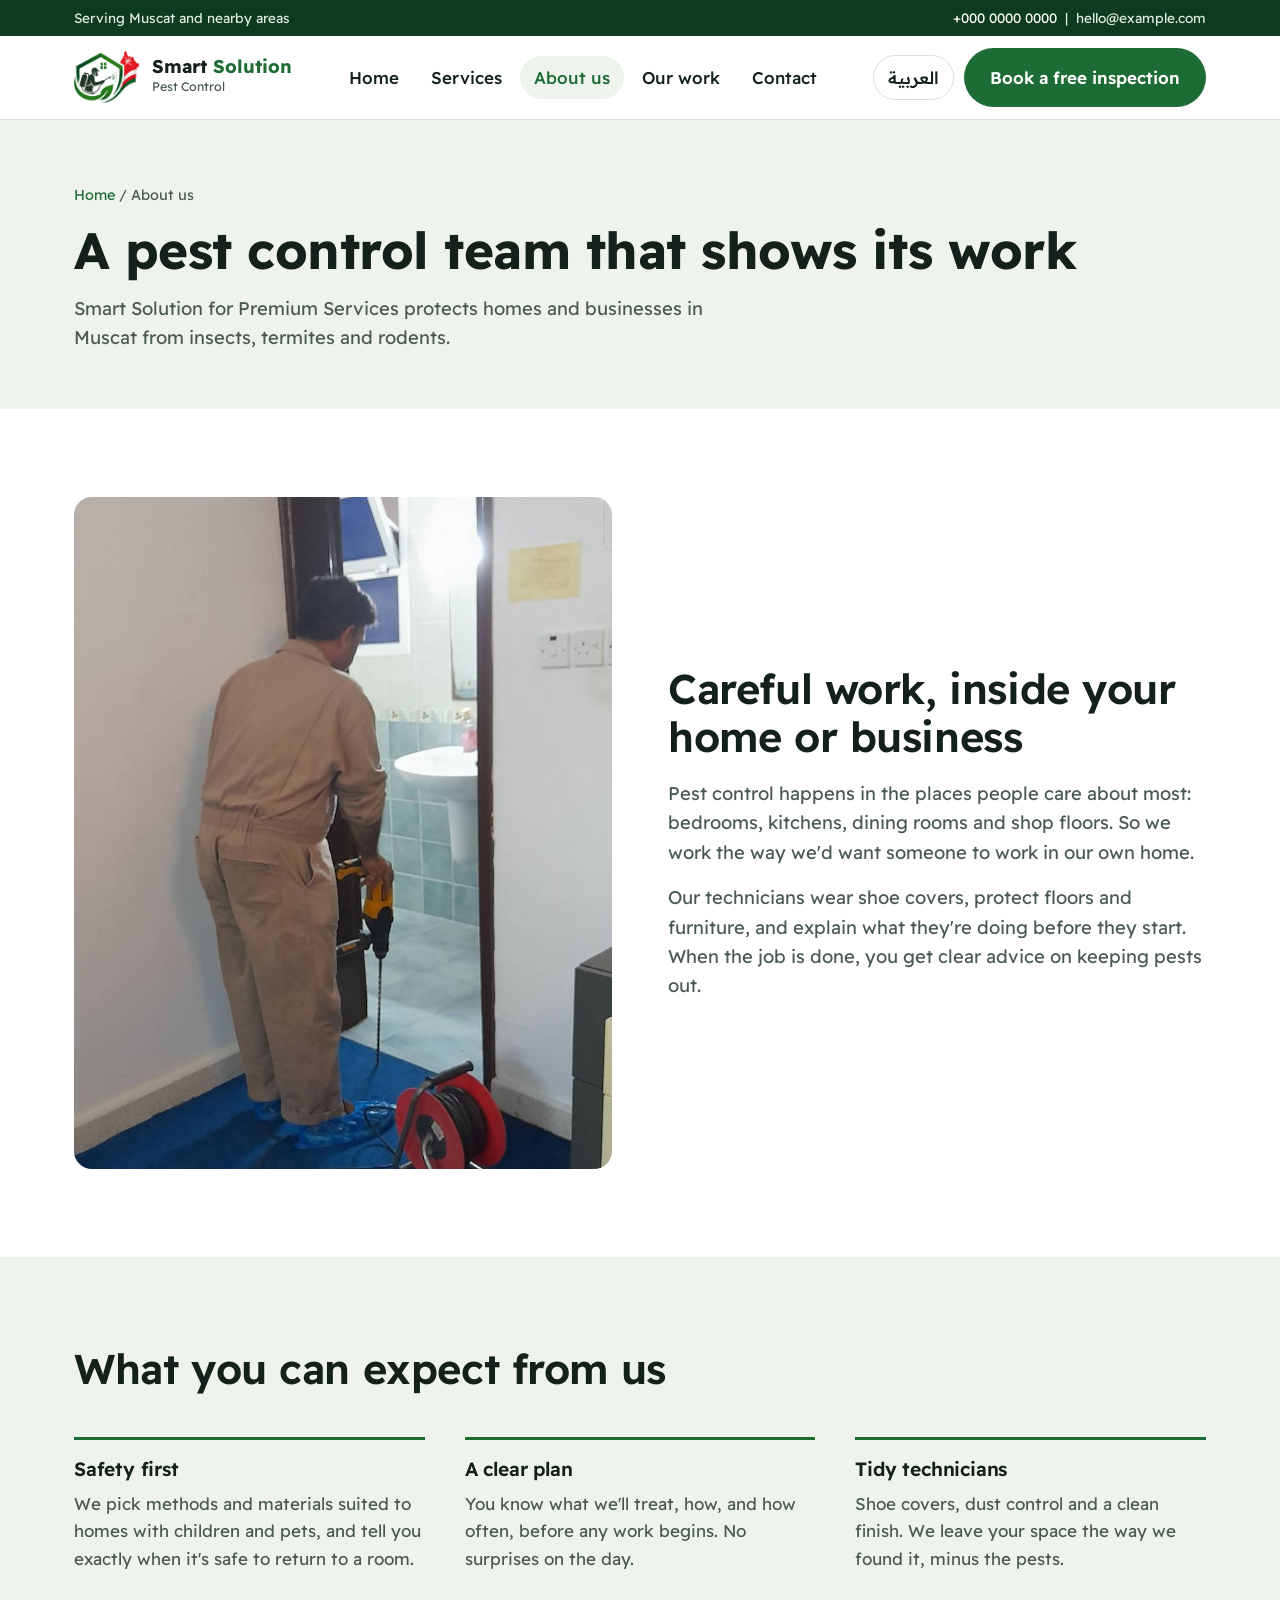
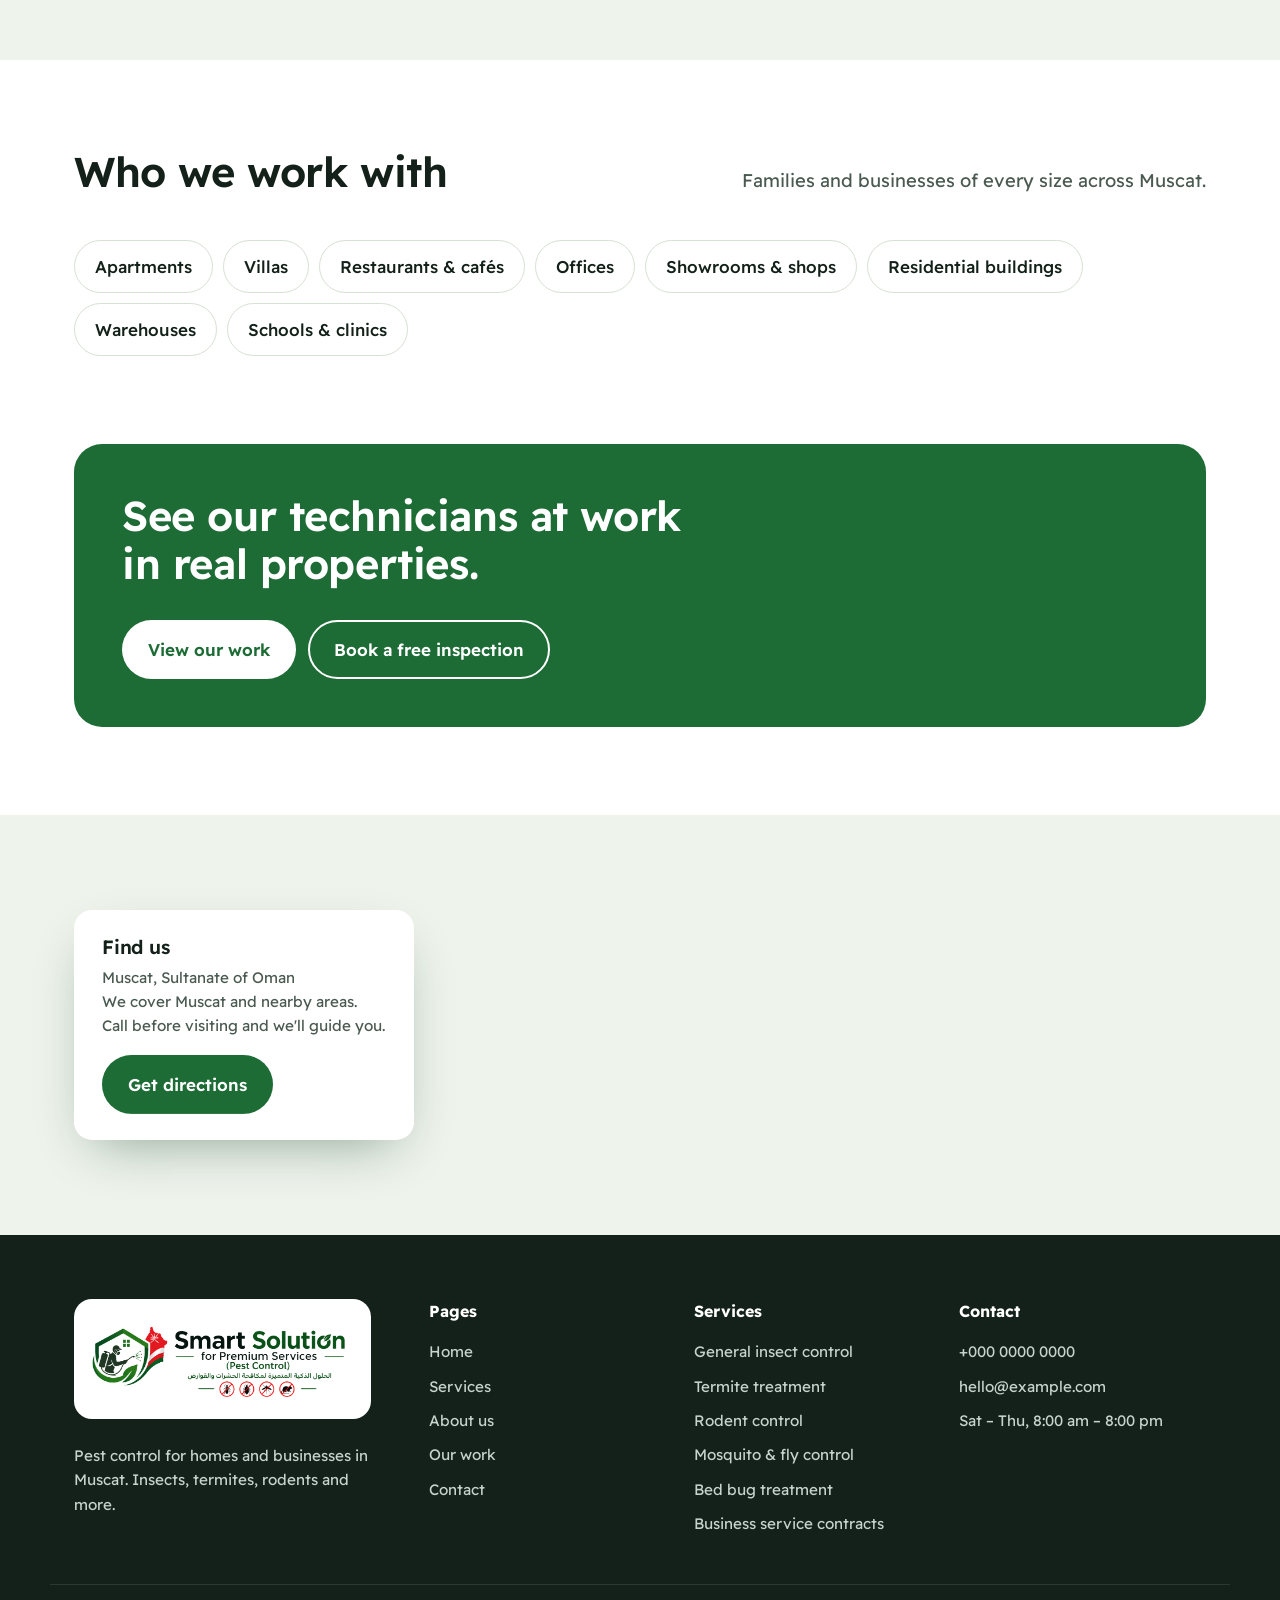
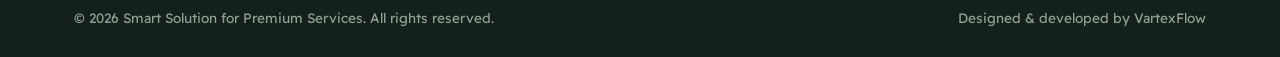
==== about.html @ b7432fb3 "Portfolio concept website Co-Authored-By: Claude Opus 5.5 <noreply@anthropic.com>" ====
<!DOCTYPE html>
<html lang="en" dir="ltr">
<head>
<meta charset="utf-8">
<meta name="viewport" content="width=device-width, initial-scale=1">
<title>About us – Smart Solution Pest Control, Muscat</title>
<meta name="description" content="Smart Solution for Premium Services is a pest control company serving homes and businesses in Muscat, Oman.">
<link rel="icon" href="assets/img/emblem.png">
<link rel="preconnect" href="https://fonts.googleapis.com"><link rel="preconnect" href="https://fonts.gstatic.com" crossorigin>
<link href="https://fonts.googleapis.com/css2?family=Readex+Pro:wght@300;400;500;600;700&display=swap" rel="stylesheet">
<link rel="stylesheet" href="assets/css/style.css">
</head>
<body data-page="about">
<div id="site-header"></div>

<main>
  <header class="page-hero">
    <div class="wrap">
      <p class="crumbs"><a href="index.html" data-i18n="nav_home">Home</a> / <span data-i18n="nav_about">About us</span></p>
      <h1 data-i18n="a_title">A pest control team that shows its work</h1>
      <p class="lead" data-i18n="a_lead">Smart Solution for Premium Services protects homes and businesses in Muscat from insects, termites and rodents.</p>
    </div>
  </header>

  <section>
    <div class="wrap split">
      <img src="assets/img/termite-drill-1.jpg" alt="Technician treating a bathroom door frame, wearing shoe covers" loading="lazy">
      <div>
        <h2 data-i18n="a_h2">Careful work, inside your home or business</h2>
        <p class="lead" style="margin-top:18px" data-i18n="a_p1">Pest control happens in the places people care about most: bedrooms, kitchens, dining rooms and shop floors. So we work the way we'd want someone to work in our own home.</p>
        <p class="lead" data-i18n="a_p2">Our technicians wear shoe covers, protect floors and furniture, and explain what they're doing before they start. When the job is done, you get clear advice on keeping pests out.</p>
      </div>
    </div>
  </section>

  <section class="bg-mist">
    <div class="wrap">
      <div class="sec-head"><h2 data-i18n="v_title">What you can expect from us</h2></div>
      <div class="values">
        <div><h3 data-i18n="v_1t">Safety first</h3><p data-i18n="v_1">We pick methods and materials suited to homes with children and pets, and tell you exactly when it's safe to return to a room.</p></div>
        <div><h3 data-i18n="v_2t">A clear plan</h3><p data-i18n="v_2">You know what we'll treat, how, and how often, before any work begins. No surprises on the day.</p></div>
        <div><h3 data-i18n="v_3t">Tidy technicians</h3><p data-i18n="v_3">Shoe covers, dust control and a clean finish. We leave your space the way we found it, minus the pests.</p></div>
      </div>
    </div>
  </section>

  <section>
    <div class="wrap">
      <div class="sec-head">
        <h2 data-i18n="sc_title">Who we work with</h2>
        <p class="lead" data-i18n="sc_lead">Families and businesses of every size across Muscat.</p>
      </div>
      <div class="sectors">
        <span data-i18n="sc_1">Apartments</span><span data-i18n="sc_2">Villas</span><span data-i18n="sc_3">Restaurants &amp; cafés</span><span data-i18n="sc_4">Offices</span><span data-i18n="sc_5">Showrooms &amp; shops</span><span data-i18n="sc_6">Residential buildings</span><span data-i18n="sc_7">Warehouses</span><span data-i18n="sc_8">Schools &amp; clinics</span>
      </div>
    </div>
  </section>

  <section style="padding-top:0">
    <div class="wrap">
      <div class="cta-band">
        <h2 data-i18n="a_cta">See our technicians at work in real properties.</h2>
        <div class="hero-ctas" style="margin:0">
          <a class="btn btn-primary" href="projects.html" data-i18n="a_cta_btn">View our work</a>
          <a class="btn btn-ghost" href="contact.html" data-i18n="cta_book">Book a free inspection</a>
        </div>
      </div>
    </div>
  </section>
</main>

<div id="site-footer"></div>
<script src="assets/js/main.js"></script>
</body>
</html>
---- assets/css/style.css ----
:root{
  --ink:#13211a;
  --ink-soft:#4a5a51;
  --green:#1d6b35;
  --green-deep:#0e3b1f;
  --leaf:#63a84b;
  --mist:#eef3ec;
  --line:#d7e0d4;
  --red:#d4262e;
  --white:#fff;
  --radius-s:6px;
  --radius-l:18px;
  --wrap:1180px;
  --font:"Readex Pro",system-ui,-apple-system,"Segoe UI",Tahoma,sans-serif;
}
*,*::before,*::after{box-sizing:border-box}
html{scroll-behavior:smooth}
body{margin:0;font-family:var(--font);color:var(--ink);background:var(--white);font-size:17px;line-height:1.6;-webkit-font-smoothing:antialiased}
img{max-width:100%;display:block}
a{color:inherit}
button,input,select,textarea{font:inherit;color:inherit}
:focus-visible{outline:3px solid var(--leaf);outline-offset:3px;border-radius:4px}
.wrap{max-width:var(--wrap);margin-inline:auto;padding-inline:24px}
h1,h2,h3{line-height:1.15;margin:0;letter-spacing:-.01em}
h1{font-size:clamp(2.3rem,5.2vw,4rem);font-weight:700}
h2{font-size:clamp(1.8rem,3.4vw,2.6rem);font-weight:600}
h3{font-size:1.2rem;font-weight:600}
p{margin:0}
.lead{font-size:1.15rem;color:var(--ink-soft);max-width:60ch}
[dir=rtl] h1,[dir=rtl] h2,[dir=rtl] h3{letter-spacing:0;line-height:1.35}
[dir=rtl] .hero h1{font-size:clamp(2rem,4.2vw,3.2rem)}

/* buttons */
.btn{display:inline-flex;align-items:center;gap:10px;padding:14px 24px;border-radius:999px;border:2px solid transparent;font-weight:600;text-decoration:none;cursor:pointer;transition:background .2s,color .2s,border-color .2s}
.btn-primary{background:var(--green);color:#fff}
.btn-primary:hover{background:var(--green-deep)}
.btn-ghost{border-color:var(--ink);color:var(--ink);background:transparent}
.btn-ghost:hover{background:var(--ink);color:#fff}
.btn-wa{background:#1fa855;color:#fff}
.btn-wa:hover{background:#178a45}
.btn svg{width:20px;height:20px;flex:none}

/* header */
.site-header{position:sticky;top:0;z-index:50;background:rgba(255,255,255,.96);backdrop-filter:blur(8px);border-bottom:1px solid var(--line)}
.topbar{background:var(--green-deep);color:#dfeee0;font-size:.85rem}
.topbar .wrap{display:flex;justify-content:space-between;gap:16px;padding-block:7px;flex-wrap:wrap}
.topbar a{text-decoration:none;color:#fff}
.nav{display:flex;align-items:center;justify-content:space-between;gap:20px;padding-block:12px}
.brand{display:flex;align-items:center;gap:12px;text-decoration:none}
.brand img{height:52px;width:auto}
.brand b{display:block;font-size:1.15rem;line-height:1.1}
.brand b span{color:var(--green)}
.brand small{display:block;font-size:.78rem;color:var(--ink-soft)}
.nav-links{display:flex;align-items:center;gap:4px;list-style:none;margin:0;padding:0}
.nav-links a{display:block;padding:8px 14px;border-radius:999px;text-decoration:none;font-weight:500}
.nav-links a:hover{background:var(--mist)}
.nav-links a[aria-current=page]{color:var(--green);background:var(--mist)}
.nav-actions{display:flex;align-items:center;gap:10px}
.lang-btn{background:none;border:1px solid var(--line);border-radius:999px;padding:8px 14px;cursor:pointer;font-weight:500}
.lang-btn:hover{border-color:var(--ink)}
.menu-btn{display:none;background:none;border:0;padding:8px;cursor:pointer}
.menu-btn svg{width:28px;height:28px}
@media (max-width:980px){
  .menu-btn{display:block}
  .nav-links{position:absolute;inset-inline:0;top:100%;flex-direction:column;align-items:stretch;background:#fff;border-bottom:1px solid var(--line);padding:12px 24px 20px;display:none}
  .nav-links.open{display:flex}
  .nav-links a{padding:12px 14px}
  .nav-actions .btn{display:none}
  .topbar .hide-sm{display:none}
}

/* hero */
.hero{padding-block:56px 80px;background:var(--mist)}
.hero-grid{display:grid;grid-template-columns:1.05fr .95fr;gap:48px;align-items:center}
.hero h1{margin-block:0 20px}
.hero .lead{margin-bottom:28px}
.hero-ctas{display:flex;gap:12px;flex-wrap:wrap;margin-bottom:36px}
.pest-picker p.label{font-weight:600;margin-bottom:12px;font-size:.95rem}
.pest-row{display:flex;gap:12px;flex-wrap:wrap}
.pest-btn{display:flex;flex-direction:column;align-items:center;gap:6px;background:#fff;border:2px solid var(--line);border-radius:var(--radius-l);padding:12px 12px 10px;min-width:92px;cursor:pointer;transition:border-color .2s,transform .2s}
.pest-btn img{width:52px;height:52px;object-fit:contain;filter:grayscale(.2)}
.pest-btn span{font-size:.85rem;font-weight:500}
.pest-btn:hover{border-color:var(--leaf)}
.pest-btn[aria-pressed=true]{border-color:var(--red);transform:translateY(-3px)}
.pest-btn[aria-pressed=true] img{filter:none}
.hero-visual{position:relative}
.hero-visual>img{width:100%;height:min(600px,74vh);object-fit:cover;object-position:60% 40%;border-radius:28px 28px 28px 120px}
[dir=rtl] .hero-visual>img{border-radius:28px 28px 120px 28px}
.treat-card{position:absolute;inset-inline-start:-36px;bottom:-40px;width:min(330px,85%);background:#fff;border-radius:var(--radius-l);padding:20px 22px;box-shadow:0 20px 50px -20px rgba(14,59,31,.45);border-top:5px solid var(--red)}
.treat-card h3{margin-bottom:6px;display:flex;align-items:center;gap:10px}
.treat-card h3 img{width:34px;height:34px}
.treat-card p{font-size:.93rem;color:var(--ink-soft)}
.treat-card dl{margin:12px 0 0;display:grid;grid-template-columns:auto 1fr;gap:4px 12px;font-size:.88rem}
.treat-card dt{font-weight:600}
.treat-card dd{margin:0;color:var(--ink-soft)}
.treat-card.swap{animation:swap .35s ease}
@keyframes swap{from{opacity:.2;transform:translateY(8px)}to{opacity:1;transform:none}}
@media (max-width:900px){
  .hero-grid{grid-template-columns:1fr}
  .treat-card{position:relative;inset:auto;width:auto;margin:-60px 16px 0}
  .hero-visual>img{height:360px}
}
.hero-load>*{animation:rise .7s cubic-bezier(.2,.7,.2,1) both}
.hero-load>*:nth-child(2){animation-delay:.08s}
.hero-load>*:nth-child(3){animation-delay:.16s}
.hero-load>*:nth-child(4){animation-delay:.24s}
@keyframes rise{from{opacity:0;transform:translateY(18px)}to{opacity:1;transform:none}}

/* sections */
section{padding-block:88px}
.sec-head{display:flex;justify-content:space-between;align-items:end;gap:32px;margin-bottom:44px;flex-wrap:wrap}
.sec-head .lead{max-width:52ch}
.bg-mist{background:var(--mist)}
.bg-deep{background:var(--green-deep);color:#e8f2e8}
.bg-deep .lead{color:#b9d3bd}

/* places strip */
.places{display:grid;grid-template-columns:repeat(5,1fr);gap:14px}
.place{position:relative;border-radius:var(--radius-l);overflow:hidden;aspect-ratio:3/4.2;text-decoration:none;color:#fff}
.place img{width:100%;height:100%;object-fit:cover;transition:transform .5s}
.place:hover img{transform:scale(1.05)}
.place span{position:absolute;inset-inline:0;bottom:0;padding:40px 16px 14px;background:linear-gradient(transparent,rgba(8,30,16,.85));font-weight:600}
@media (max-width:900px){.places{grid-template-columns:repeat(2,1fr)}.place:last-child{grid-column:span 2;aspect-ratio:16/9}}

/* services list */
.svc-list{display:grid;grid-template-columns:repeat(3,1fr);border-top:1px solid var(--line)}
.svc{padding:30px 28px 30px 0;border-bottom:1px solid var(--line)}
[dir=rtl] .svc{padding:30px 0 30px 28px}
.svc:not(:nth-child(3n)){border-inline-end:1px solid var(--line)}
.svc:not(:nth-child(3n+1)){padding-inline-start:28px}
.svc h3{margin-bottom:10px;display:flex;gap:12px;align-items:center}
.svc h3 .ic{width:40px;height:40px;border-radius:50%;background:var(--mist);display:grid;place-items:center;flex:none}
.svc h3 .ic svg{width:22px;height:22px;stroke:var(--green)}
.svc p{color:var(--ink-soft);font-size:.96rem}
.svc a{display:inline-block;margin-top:12px;font-weight:600;color:var(--green);text-decoration:none}
.svc a:hover{text-decoration:underline}
@media (max-width:900px){
  .svc-list{grid-template-columns:1fr}
  .svc,.svc:not(:nth-child(3n+1)){padding-inline:0;border-inline-end:0!important}
}

/* process */
.steps{display:grid;grid-template-columns:repeat(4,1fr);gap:28px;counter-reset:s;list-style:none;margin:0;padding:0}
.steps li{position:relative;padding-top:64px}
.steps li::before{counter-increment:s;content:counter(s);position:absolute;top:0;inset-inline-start:0;width:48px;height:48px;border-radius:50%;border:2px solid var(--leaf);display:grid;place-items:center;font-weight:700;color:#fff;background:var(--green)}
.steps li::after{content:"";position:absolute;top:24px;inset-inline:60px -16px;border-top:2px dashed rgba(255,255,255,.25)}
.steps li:last-child::after{display:none}
.steps h3{margin-bottom:8px;color:#fff}
.steps p{color:#b9d3bd;font-size:.96rem}
@media (max-width:900px){.steps{grid-template-columns:1fr 1fr}.steps li::after{display:none}}
@media (max-width:560px){.steps{grid-template-columns:1fr}}

/* termite feature */
.feature{display:grid;grid-template-columns:1fr 1fr;gap:56px;align-items:center}
.feature-pics{display:grid;grid-template-columns:1fr 1fr;gap:14px}
.feature-pics figure{margin:0}
.feature-pics img{width:100%;aspect-ratio:3/4;object-fit:cover;border-radius:var(--radius-l)}
.feature-pics figcaption{font-size:.85rem;color:var(--ink-soft);margin-top:8px}
.feature-pics figure:last-child{margin-top:48px}
.checks{list-style:none;padding:0;margin:24px 0 32px;display:grid;gap:12px}
.checks li{display:flex;gap:12px;align-items:flex-start}
.checks li::before{content:"";flex:none;width:22px;height:22px;margin-top:3px;border-radius:50%;background:var(--green) url("data:image/svg+xml,%3Csvg xmlns='http://www.w3.org/2000/svg' viewBox='0 0 24 24' fill='none' stroke='white' stroke-width='3'%3E%3Cpath d='M5 12l5 5 9-10'/%3E%3C/svg%3E") center/14px no-repeat}
@media (max-width:900px){.feature{grid-template-columns:1fr}}

/* cta band */
.cta-band{display:flex;justify-content:space-between;align-items:center;gap:32px;flex-wrap:wrap;background:var(--green);color:#fff;border-radius:28px;padding:48px}
.cta-band h2{max-width:22ch}
.cta-band .btn-ghost{border-color:#fff;color:#fff}
.cta-band .btn-ghost:hover{background:#fff;color:var(--green)}
.cta-band .btn-primary{background:#fff;color:var(--green)}
.cta-band .btn-primary:hover{background:var(--mist)}

/* page hero */
.page-hero{background:var(--mist);padding-block:64px 56px}
.crumbs{font-size:.9rem;color:var(--ink-soft);margin-bottom:14px}
.crumbs a{color:var(--green);text-decoration:none}
.page-hero h1{font-size:clamp(2rem,4.4vw,3.2rem);margin-bottom:14px}

/* services detail */
.svc-detail{display:grid;grid-template-columns:260px 1fr;gap:56px;align-items:start}
.svc-nav{position:sticky;top:120px;display:grid;gap:4px}
.svc-nav a{padding:10px 14px;border-radius:var(--radius-s);text-decoration:none;border-inline-start:3px solid transparent}
.svc-nav a:hover,.svc-nav a.on{background:var(--mist);border-color:var(--green);color:var(--green)}
.svc-block{padding-bottom:48px;margin-bottom:48px;border-bottom:1px solid var(--line);scroll-margin-top:120px;display:grid;grid-template-columns:1fr 220px;gap:32px}
.svc-block:last-child{border-bottom:0}
.svc-block h2{font-size:1.8rem;margin-bottom:12px}
.svc-block p{color:var(--ink-soft);margin-bottom:14px}
.svc-block img{width:100%;aspect-ratio:3/4;object-fit:cover;border-radius:var(--radius-l)}
.svc-block .pest-ic{width:64px;height:64px;margin-bottom:14px}
.tags{display:flex;gap:8px;flex-wrap:wrap}
.tags span{font-size:.82rem;padding:5px 12px;border-radius:999px;background:var(--mist);color:var(--green-deep)}
@media (max-width:900px){.svc-detail{grid-template-columns:1fr}.svc-nav{display:none}.svc-block{grid-template-columns:1fr}.svc-block img{aspect-ratio:16/10}}

/* planner */
.planner{display:grid;grid-template-columns:1.1fr .9fr;gap:0;border:1px solid var(--line);border-radius:28px;overflow:hidden;background:#fff}
.planner form{padding:40px}
.planner fieldset{border:0;padding:0;margin:0 0 26px}
.planner legend{font-weight:600;margin-bottom:12px}
.chips{display:flex;gap:8px;flex-wrap:wrap}
.chip input{position:absolute;opacity:0;pointer-events:none}
.chip span{display:inline-block;padding:9px 16px;border-radius:999px;border:1.5px solid var(--line);cursor:pointer;font-size:.93rem;transition:all .15s}
.chip input:checked+span{background:var(--green);border-color:var(--green);color:#fff}
.chip input:focus-visible+span{outline:3px solid var(--leaf);outline-offset:2px}
.planner-out{background:var(--green-deep);color:#e8f2e8;padding:40px;display:flex;flex-direction:column}
.planner-out h3{font-size:1.5rem;color:#fff;margin-bottom:6px}
.planner-out .muted{color:#9fbfa5;font-size:.9rem}
.plan-lines{list-style:none;padding:0;margin:22px 0;display:grid;gap:14px;flex:1}
.plan-lines li{padding-bottom:14px;border-bottom:1px solid rgba(255,255,255,.12)}
.plan-lines b{display:block;color:#fff}
.plan-lines small{color:#b9d3bd;font-size:.9rem}
.plan-empty{color:#9fbfa5;border:1.5px dashed rgba(255,255,255,.2);border-radius:var(--radius-l);padding:22px;margin:22px 0;flex:1}
@media (max-width:900px){.planner{grid-template-columns:1fr}.planner form,.planner-out{padding:26px}}

/* faq */
.faq{max-width:820px}
.faq details{border-bottom:1px solid var(--line)}
.faq summary{list-style:none;cursor:pointer;padding:22px 0;font-weight:600;font-size:1.08rem;display:flex;justify-content:space-between;gap:20px}
.faq summary::-webkit-details-marker{display:none}
.faq summary::after{content:"+";font-size:1.5rem;line-height:1;color:var(--green);transition:transform .2s}
.faq details[open] summary::after{transform:rotate(45deg)}
.faq details p{padding-bottom:22px;color:var(--ink-soft)}

/* about */
.split{display:grid;grid-template-columns:1fr 1fr;gap:56px;align-items:center}
.split img{width:100%;aspect-ratio:4/5;object-fit:cover;border-radius:var(--radius-l)}
.split p+p{margin-top:16px}
.values{display:grid;grid-template-columns:repeat(3,1fr);gap:40px}
.values h3{margin-bottom:10px;padding-top:18px;border-top:3px solid var(--green)}
.values p{color:var(--ink-soft)}
.sectors{display:flex;flex-wrap:wrap;gap:10px}
.sectors span{padding:12px 20px;border:1.5px solid var(--line);border-radius:999px;font-weight:500;background:#fff}
@media (max-width:900px){.split,.values{grid-template-columns:1fr}}

/* gallery */
.filters{display:flex;gap:8px;flex-wrap:wrap;margin-bottom:32px}
.filters button{background:#fff;border:1.5px solid var(--line);padding:9px 18px;border-radius:999px;cursor:pointer;font-weight:500}
.filters button[aria-pressed=true]{background:var(--ink);border-color:var(--ink);color:#fff}
.gallery{columns:3 280px;column-gap:16px}
.gallery button{display:block;width:100%;margin:0 0 16px;padding:0;border:0;background:none;cursor:zoom-in;break-inside:avoid;position:relative;border-radius:var(--radius-l);overflow:hidden;text-align:start}
.gallery img{width:100%;height:auto;transition:transform .4s}
.gallery button:hover img{transform:scale(1.03)}
.gallery .cap{position:absolute;inset-inline:0;bottom:0;padding:30px 16px 12px;background:linear-gradient(transparent,rgba(8,30,16,.85));color:#fff;font-size:.9rem;font-weight:500}
.gallery button[hidden]{display:none}
.lightbox{position:fixed;inset:0;z-index:100;background:rgba(6,20,12,.94);display:none;align-items:center;justify-content:center;padding:24px}
.lightbox.open{display:flex}
.lightbox img{max-height:82vh;max-width:min(92vw,900px);border-radius:12px}
.lightbox p{color:#fff;text-align:center;margin-top:14px}
.lb-btn{position:absolute;background:rgba(255,255,255,.12);border:0;color:#fff;width:52px;height:52px;border-radius:50%;cursor:pointer;font-size:1.6rem;display:grid;place-items:center}
.lb-btn:hover{background:rgba(255,255,255,.25)}
.lb-close{top:20px;inset-inline-end:20px}
.lb-prev{inset-inline-start:20px;top:50%;transform:translateY(-50%)}
.lb-next{inset-inline-end:20px;top:50%;transform:translateY(-50%)}
[dir=rtl] .lb-prev,[dir=rtl] .lb-next{scale:-1 1}

/* contact */
.contact-grid{display:grid;grid-template-columns:.8fr 1.2fr;gap:48px;align-items:start}
.c-cards{display:grid;gap:14px}
.c-card{display:flex;gap:16px;align-items:center;padding:20px;border:1px solid var(--line);border-radius:var(--radius-l);text-decoration:none}
a.c-card:hover{border-color:var(--green)}
.c-card .ic{width:48px;height:48px;border-radius:50%;background:var(--mist);display:grid;place-items:center;flex:none}
.c-card .ic svg{width:22px;height:22px;stroke:var(--green)}
.c-card small{display:block;color:var(--ink-soft);font-size:.85rem}
.c-card b{font-weight:600;direction:ltr;unicode-bidi:isolate;display:inline-block}
.form{background:var(--mist);border-radius:28px;padding:40px}
.form .row{display:grid;grid-template-columns:1fr 1fr;gap:16px}
.field{margin-bottom:18px}
.field label{display:block;font-weight:500;margin-bottom:6px;font-size:.95rem}
.field input,.field select,.field textarea{width:100%;padding:13px 16px;border:1.5px solid var(--line);border-radius:12px;background:#fff}
.field input:focus,.field select:focus,.field textarea:focus{border-color:var(--green);outline:none}
.field textarea{min-height:120px;resize:vertical}
.field .err{display:none;color:var(--red);font-size:.85rem;margin-top:4px}
.field.invalid input{border-color:var(--red)}
.field.invalid .err{display:block}
@media (max-width:900px){.contact-grid{grid-template-columns:1fr}.form{padding:24px}.form .row{grid-template-columns:1fr}}

/* map + footer */
.map-sec{padding:0;position:relative;background:var(--mist)}
.map-sec iframe{display:block;width:100%;height:420px;border:0;filter:saturate(.85)}
.map-card{position:absolute;top:50%;transform:translateY(-50%);inset-inline-start:max(24px,calc((100% - var(--wrap))/2 + 24px));background:#fff;border-radius:var(--radius-l);padding:26px 28px;width:min(340px,calc(100% - 48px));box-shadow:0 20px 50px -20px rgba(14,59,31,.45)}
.map-card h3{margin-bottom:8px}
.map-card p{color:var(--ink-soft);font-size:.95rem;margin-bottom:16px}
@media (max-width:700px){.map-card{position:relative;top:auto;transform:none;inset:auto;margin:-40px 16px 0;width:auto}.map-sec{padding-bottom:32px}.map-sec iframe{height:320px}}
.site-footer{background:var(--ink);color:#c7d3cb;padding-block:64px 28px;font-size:.95rem}
.f-grid{display:grid;grid-template-columns:1.4fr 1fr 1fr 1.1fr;gap:40px}
.f-logo{background:#fff;border-radius:var(--radius-l);padding:14px 18px;display:inline-block;margin-bottom:18px}
.f-logo img{height:92px;width:auto}
.site-footer h4{color:#fff;margin:0 0 16px;font-size:1rem}
.site-footer ul{list-style:none;padding:0;margin:0;display:grid;gap:10px}
.site-footer a{text-decoration:none}
.site-footer a:hover{color:#fff;text-decoration:underline}
.f-bottom{margin-top:48px;padding-top:22px;border-top:1px solid rgba(255,255,255,.1);display:flex;justify-content:space-between;gap:16px;flex-wrap:wrap;font-size:.85rem;color:#8fa096}
.ltr{direction:ltr;unicode-bidi:isolate;display:inline-block}
@media (max-width:900px){.f-grid{grid-template-columns:1fr 1fr}}
@media (max-width:560px){.f-grid{grid-template-columns:1fr}}

.wa-float{position:fixed;bottom:22px;inset-inline-end:22px;z-index:60;width:58px;height:58px;border-radius:50%;background:#1fa855;display:grid;place-items:center;box-shadow:0 10px 30px -8px rgba(0,0,0,.4)}
.wa-float svg{width:30px;height:30px;fill:#fff}

@media (prefers-reduced-motion:reduce){*,*::before,*::after{animation:none!important;transition:none!important;scroll-behavior:auto!important}}
section[id]{scroll-margin-top:110px}
.brand b{white-space:nowrap}
@media (max-width:560px){
  .pest-row{display:grid;grid-template-columns:repeat(4,1fr);gap:8px}
  .pest-btn{min-width:0;padding:10px 4px 8px}
  .pest-btn img{width:40px;height:40px}
  .pest-btn span{font-size:.74rem}
  .brand img{height:44px}
  .hero-ctas .btn{flex:1 1 100%;justify-content:center}
  section{padding-block:64px}
}
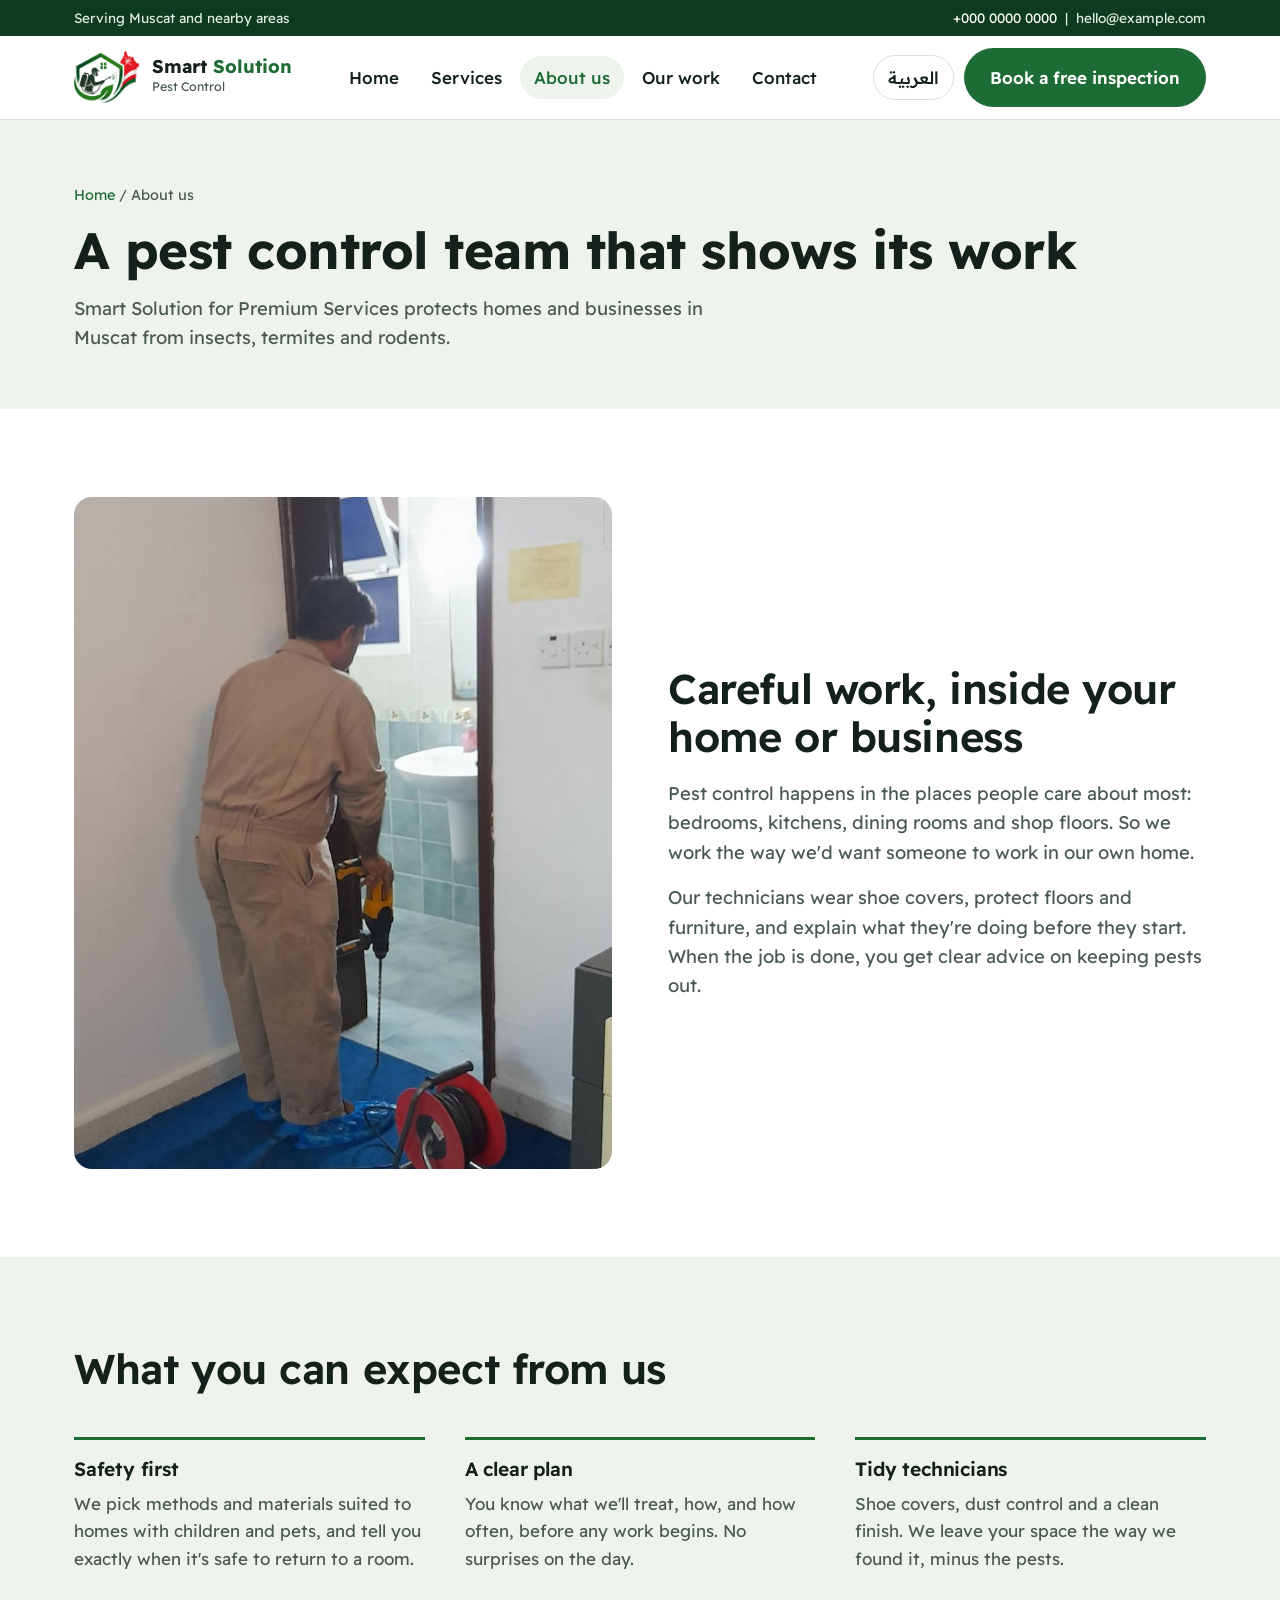
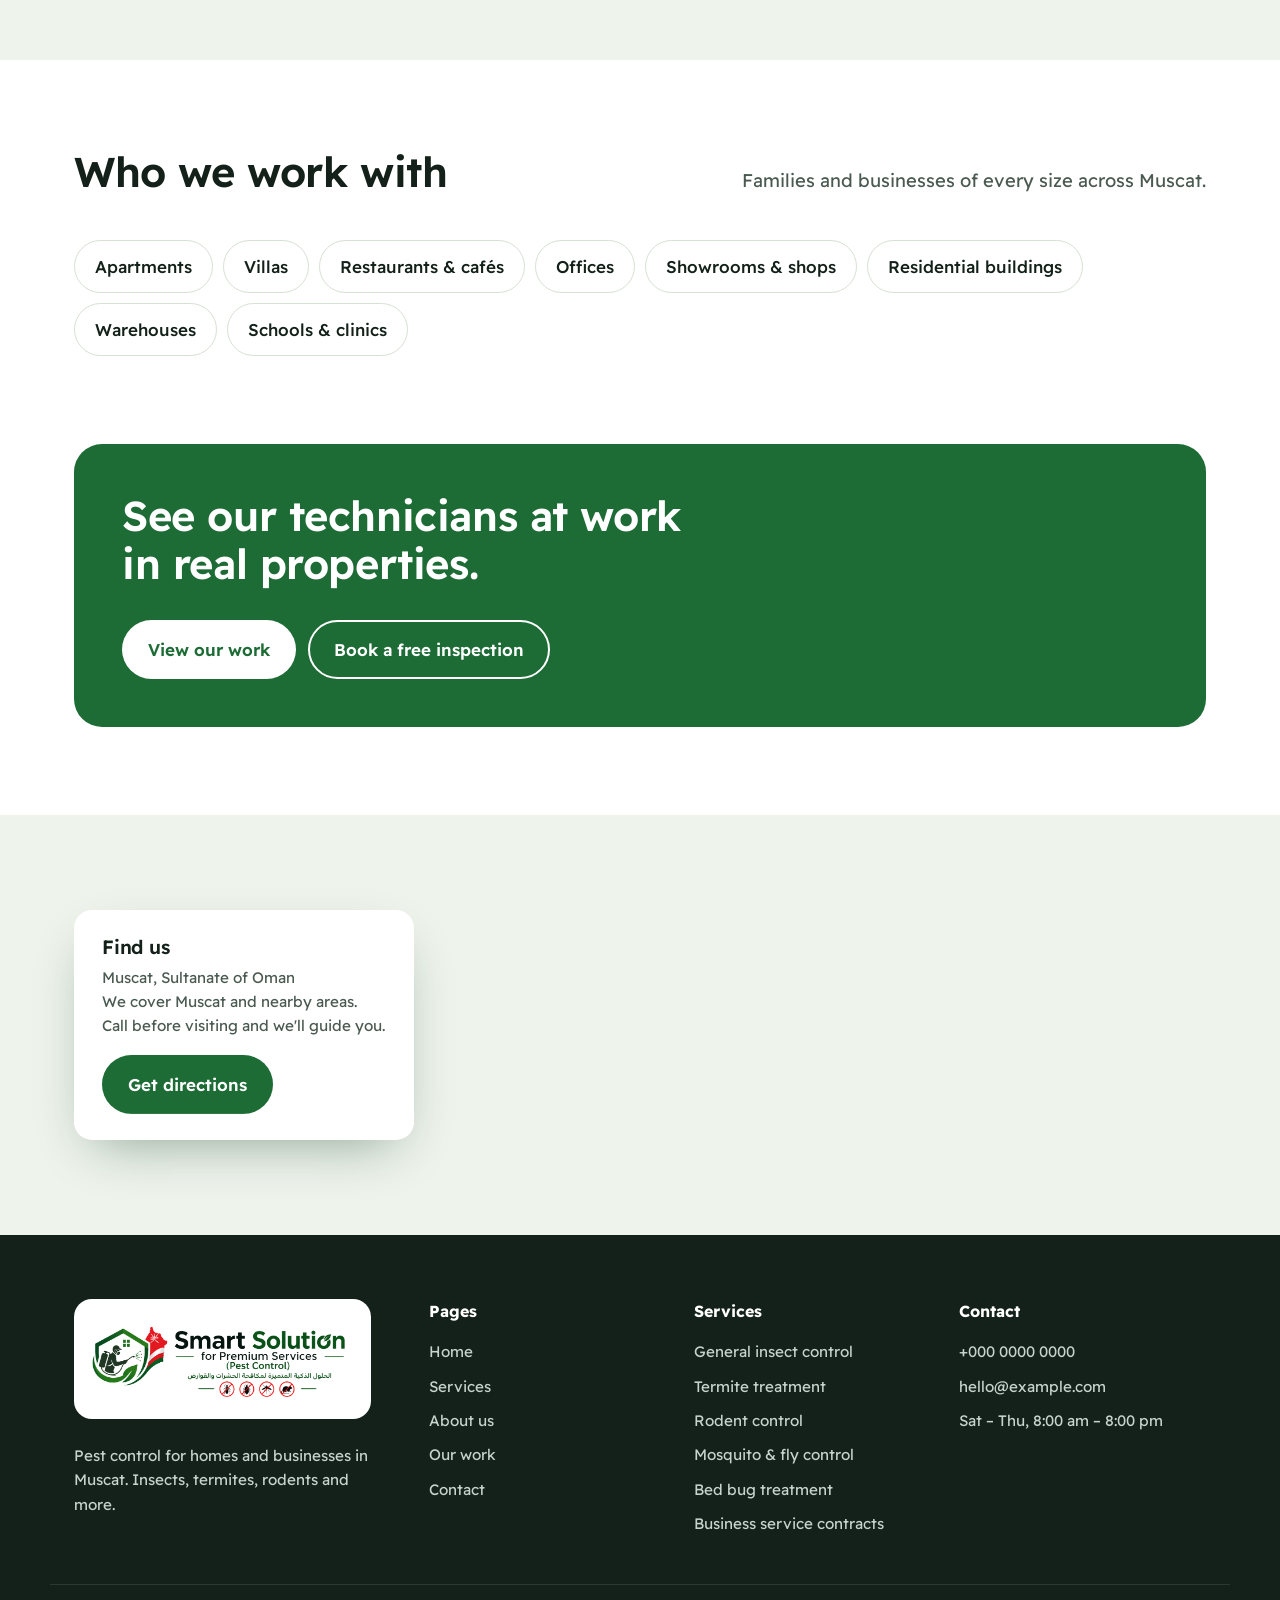
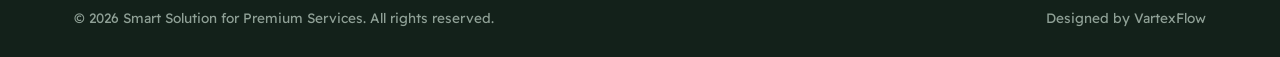
==== commit f5f37d93: "Fix social preview meta tags (og:url, canonical, og:image)" ====
--- a/about.html
+++ b/about.html
@@ -5,6 +5,15 @@
 <meta name="viewport" content="width=device-width, initial-scale=1">
 <title>About us – Smart Solution Pest Control, Muscat</title>
 <meta name="description" content="Smart Solution for Premium Services is a pest control company serving homes and businesses in Muscat, Oman.">
+<link rel="canonical" href="https://shahinalambd.github.io/smart-solution-website/about.html">
+<meta property="og:type" content="website">
+<meta property="og:title" content="About us – Smart Solution Pest Control, Muscat">
+<meta property="og:description" content="Smart Solution for Premium Services is a pest control company serving homes and businesses in Muscat, Oman.">
+<meta property="og:url" content="https://shahinalambd.github.io/smart-solution-website/about.html">
+<meta property="og:image" content="https://shahinalambd.github.io/smart-solution-website/assets/img/og-image.png">
+<meta property="og:image:width" content="1200">
+<meta property="og:image:height" content="630">
+<meta name="twitter:card" content="summary_large_image">
 <link rel="icon" href="assets/img/emblem.png">
 <link rel="preconnect" href="https://fonts.googleapis.com"><link rel="preconnect" href="https://fonts.gstatic.com" crossorigin>
 <link href="https://fonts.googleapis.com/css2?family=Readex+Pro:wght@300;400;500;600;700&display=swap" rel="stylesheet">
